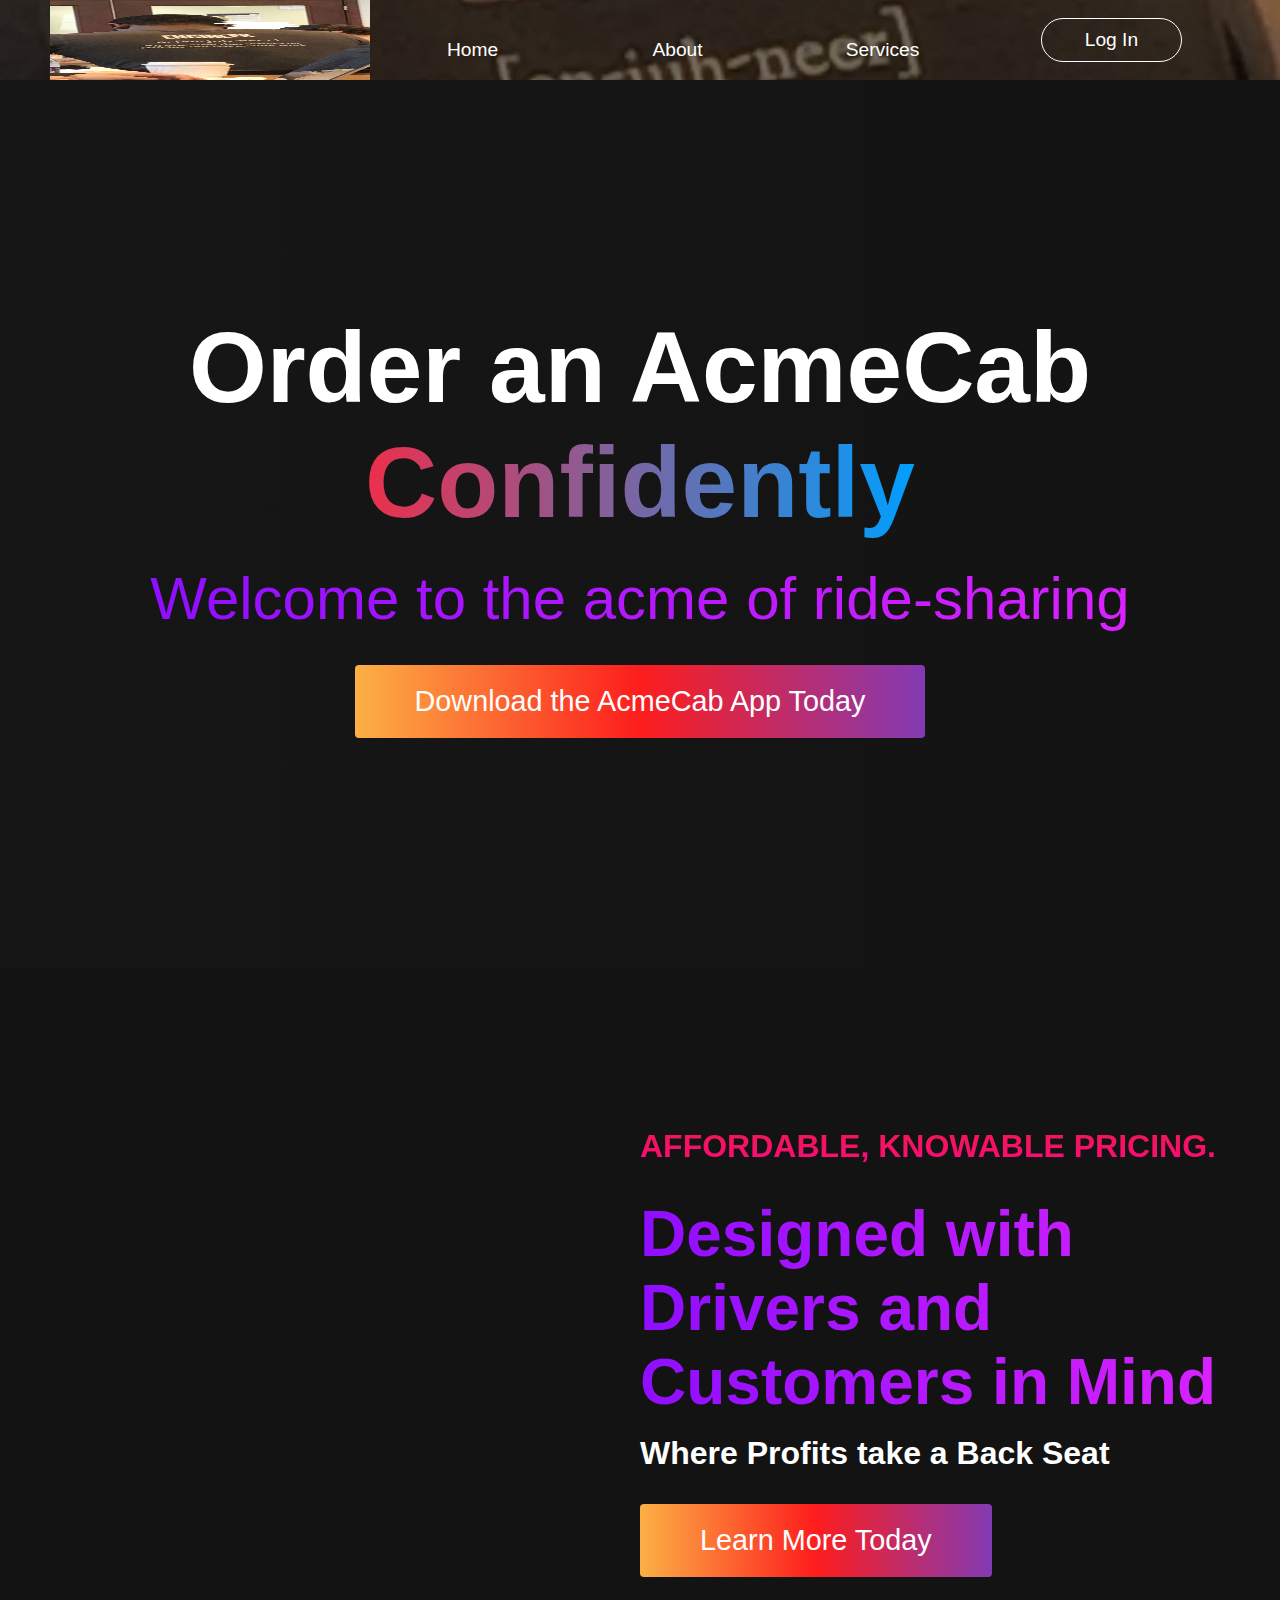
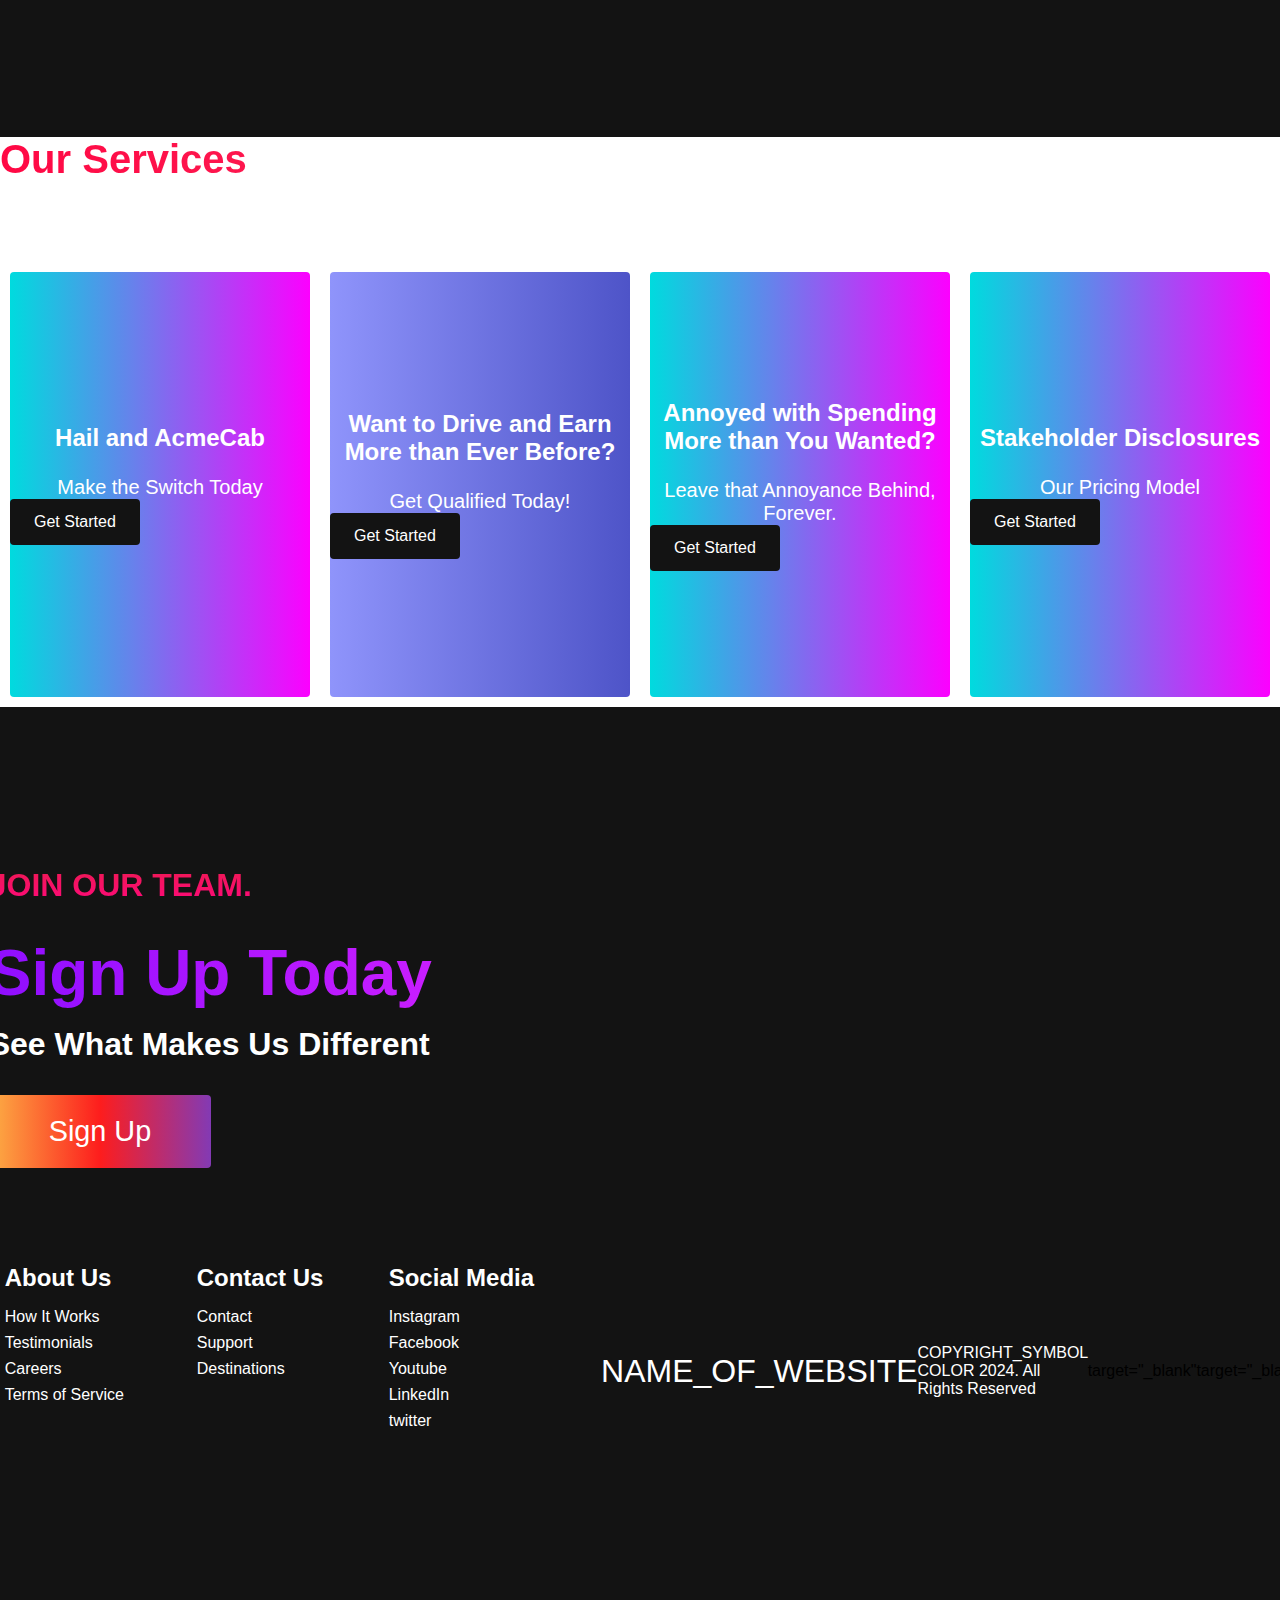
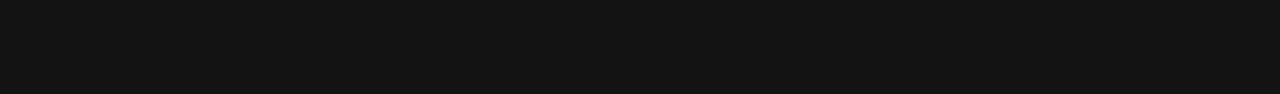
==== CSS HTML JS/index.html @ 11fe852f "Updated 3.10.24" ====
<!DOCTYPE html>
<html lang="en">
<head>
  <meta charset="UTF-8">
  <!-- change .png photo to the actual logo -->
  <link rel="shortcut icon" type="x-icon" href="test.png"> 
  <meta name="viewport" content="width=device-width, initial-scale=1.0">
  <title>AcmeCab</title>
  <link rel="stylesheet" href="style.css">
</head>
<body>
  <!-- Navbar Section -->
  <nav class="navbar">
    <div class="navbar__container">
       <!-- change .png photo to the actual logo -->
      <a href="#home" id="navbar__logo"></a>
      <div class="navbar__toggle" id="mobile-menu">
        <span class="bar"></span>
        <span class="bar"></span>
        <span class="bar"></span>
      </div>
      <img src="test.png" class="logo">
      <ul class="navbar__menu">
        <li class="navbar__item">
          <a href="#home" class="navbar__links" id="home-page">Home</a>
        </li>
        <li class="navbar__item">
          <a href="#about" class="navbar__links" id="about-page">About</a>
        </li>
        <li class="navbar__item">
          <a href="#services" class="navbar__links" id="services-page">Services</a>
        </li>
        <li class="navbar__btn">
          <a href="#sign-up" class="button" id="signup">Log In</a>
        </li>
      </ul>
    </div>
  </nav>

  <!-- Hero Section -->
  <div class="hero" id="home">
    <div class="hero__container">
      <h1 class="hero__heading">Order an AcmeCab<span> Confidently</span></h1>
      <p class="hero__description">Welcome to the acme of ride-sharing</p>
      <button class="main__btn"><a href="#">Download the AcmeCab App Today</a></button>
    </div>
  </div>

  <!-- About Section -->
  <div class="main" id="about">
    <div class="main__container">
      <div class="main__img--container">
        <div class="main__image--card"><i class=" "></i></div>
      </div>
      <div class="main__content">
        <h1>Affordable, Knowable Pricing.</h1>
        <h2>Designed with Drivers and Customers in Mind</h2>
        <p>Where Profits take a Back Seat</p>
        <button class="main__btn"><a href="#">Learn More Today</a></button>
      </div>
    </div>
  </div>

  <!-- Services Section -->
  <div class="services" id="services">
    <h1>Our Services</h1>
    <div class="services__wrapper">
      <div class="services__card">
        <h2>Hail and AcmeCab</h2>
        <p>Make the Switch Today</p>
        <div class="services__btn"><button>Get Started</button></div>
      </div>
      <div class="services__card">
        <h2>Want to Drive and Earn More than Ever Before?</h2>
        <p>Get Qualified Today!</p>
        <div class="services__btn"><button>Get Started</button></div>
      </div>
      <div class="services__card">
        <h2>Annoyed with Spending More than You Wanted?</h2>
        <p>Leave that Annoyance Behind, Forever.</p>
        <div class="services__btn"><button>Get Started</button></div>
      </div>
      <div class="services__card">
        <h2>Stakeholder Disclosures</h2>
        <p>Our Pricing Model</p>
        <div class="services__btn"><button>Get Started</button></div>
      </div>
    </div>
  </div>

  <!-- Features Section -->
  <div class="main" id="sign-up">
    <div class="main__container">
      <div class="main__content">
        <h1>Join Our Team.</h1>
        <h2>Sign Up Today</h2>
        <p>See What Makes Us Different</p>
        <button class="main__btn"><a href="#">Sign Up</a></button>
      </div>
      <div class="main__img--container">
        <div class="main__image--card" id="card-2"><i class=" "></i></div>
      </div>
      
      <!-- Footer Section -->
      <div class="footer__container">
        <div class="footer__links">
          <div class="footer__link--wrapper">
            <div class="footer__link--items">
              <h2>About Us</h2>
              <a href="/sign-up">How It Works</a>
              <a href="/sign-up">Testimonials</a>
              <a href="/sign-up">Careers</a>
              <a href="/sign-up">Terms of Service</a>
            </div>
            <div class="footer__link--items">
              <h2>Contact Us</h2>
              <a href="/sign-up">Contact</a>
              <a href="/sign-up">Support</a>
              <a href="/sign-up">Destinations</a>
            </div>
          </div>
            <div class="footer__link--items">
              <h2>Social Media</h2>
              <a href="/sign-up">Instagram</a>
              <a href="/sign-up">Facebook</a>
              <a href="/sign-up">Youtube</a>
              <a href="/sign-up">LinkedIn</a>
              <a href="/sign-up">twitter</a>
            </div>
          </div>
        </div>
        <section class="social__media">
          <div class="social__media--wrap">
            <div class="footer__logo">
              <a href="/" id="footer__logo">NAME_OF_WEBSITE</a>
            </div>
            <p class="website__rights">COPYRIGHT_SYMBOL COLOR 2024. All Rights Reserved</p>
            <div class="social__icons">
              <a href="/" class="social__icon--link"><i class="fab fa-facebook"></i></a> target="_blank"
              <a href="/" class="social__icon--link"><i class="fab fa-instagram"></i></a> target="_blank"
              <a href="/" class="social__icon--link"><i class="fab fa-youtube"></i></a> target="_blank"
              <a href="/" class="social__icon--link"><i class="fab fa-linkedin"></i></a> target="_blank"
              <a href="/" class="social__icon--link"><i class="fab fa-twitter"></i></a> target="_blank"
            </div>
          </div>
        </section>
      </div>

  <script src="app.js">

    var header = document.getElementById("navbar__container")
    var home = document.getElementById("home-page")
    var services = document.getElementById("services-page")
    var about = document.getElementById("about-page")

    // I want to have each top header button switch to a new photo
    //If you disagree, then we will stay with the long scroll, and this code can be deleted
    header.onclick = function() {
      header.style.backgroundImage = "url(test.png)"
    }
    home.onclick = function() {
      header.style.backgroundImage = "url(test_2.png)"
    }
    services.onclick = function() {
      header.style.backgroundImage = "url(test_3.png)"
    }
    about.onclick = function() {
      header.style.backgroundImage = "url(test_4.png)"
    }

  </script>
</body>
</html>
---- CSS HTML JS/style.css ----
* {
  box-sizing: border-box;
  margin: 0;
  padding: 0;
  font-family: 'Kumbh Sans', sans-serif;
  scroll-behavior: smooth;
}

/* Fix Background Image so it isn't hiding, or something somehow idk */
.navbar__container {
  width: 100%;
  height: 100vh;
  background-image: url(test.png);
  background-color: rgba(0,0,0,0.5);
  background-blend-mode: multiply;
  background-position: center;
  background-size: cover;
  padding: 0 7%;
}

/* Choose Appropriate Logo to Fit Well */
.logo {
  width: 320px;
  cursor: pointer;
}

nav ul {
  flex: 1;
  text-align: center;
}

nav ul li {
  display: inline-block;
  margin: 10px 20px;
}

nav ul li a {
  text-decoration: none;
  margin: 10px 20px;
  color: #fff;
}

.navbar {
  background: #131313;
  height: 80px;
  display: flex;
  justify-content: center;
  align-items: center;
  font-size: 1.2rem;
  position: sticky;
  top: 0;
  z-index: 999;
}

.navbar__container {
  display: flex;
  justify-content: space-between;
  height: 80px;
  z-index: 1;
  width: 100%;
  max-width: 1300px;
  margin: 0 auto;
  padding: 0 50px;
}

#navbar__logo {
  background-color: #ff8177;
  background-image: linear-gradient(to top, #ff0844 0%, #ffb199 100%);
  background-size: 100%;
  -webkit-background-clip: text;
  -moz-background-clip: text;
  -webkit-text-fill-color: transparent;
  -moz-text-fill-color: transparent;
  display: flex;
  align-items: center;
  cursor: pointer;
  text-decoration: none;
  font-size: 2rem;
}

.navbar__menu {
  display: flex;
  align-items: center;
  list-style: none;
}

.navbar__item {
  height: 80px;
}

.navbar__links {
  color: #fff;
  display: flex;
  align-items: center;
  justify-content: center;
  width: 125px;
  text-decoration: none;
  height: 100%;
  transition: all 0.3s ease;
}

.navbar__btn {
  display: flex;
  justify-content: center;
  align-items: center;
  padding: 0 1rem;
  width: 100%;
}

.button {
  display: flex;
  justify-content: center;
  align-items: center;
  text-decoration: none;
  padding: 10px 30px;
  height: 100%;
  width: 100%;
  border: 1px solid #fff;
  outline: none;
  margin-right: 7%;
  border-radius: 30px;
  color: #fff;
  transition: all 0.3s ease;
}

.navbar__links:hover {
  color: #833ab4;
  transition: all 0.3s ease;
}

@media screen and (max-width: 960px){
  .navbar__container {
    display: flex;
    justify-content: space-between;
    height: 80px;
    z-index: 1;
    width: 100%;
    max-width: 1300;
    padding: 0;
  }

  .navbar__menu {
    display: grid;
    grid-template-columns: auto;
    margin: 0;
    width: 100%;
    position: absolute;
    top: -1000px;
    opacity: 1;
    transition: all 0.5s ease;
    z-index: -1;
  }

  .navbar_menu.active {
    background: #131313;
    top: 100%;
    opacity: 1;
    transition: all 0.5s ease;
    z-index: 99;
    height: 60%;
    font-size: 1.6rem;
  }

  #navbar__logo {
    padding-left: 25px;
  }

  .navbar__toggle .bar {
    width: 25px;
    height: 3px;
    margin: 5px auto;
    transition: all 0.3s ease-in-out;
    background: #fff;
  }

  .navbar__item {
    width: 100%;
  }

  .navbar__links {
    text-align: center;
    padding: 2rem;
    width: 100%;
    display: table;
  }

  .navbar__btn {
    padding-bottom: 2rem;
  }

  .button {
    display: flex;
    justify-content: center;
    align-items: center;
    width: 80%;
    height: 80px;
    margin: 0;
  }

  #mobile-menu {
    position: absolute;
    top: 20%;
    right: 5%;
    transform: translate(5%, 20%);
  }

  .navbar__toggle .bar {
    display: block;
    cursor: pointer;
  }

  #mobile-menu.is-active .bar:nth-child(2) {
    opacity: 0;
  }

  #mobile-menu.is-active .bar:nth-child(1) {
    transform: translateY(8px) rotate(45deg)
  }

  #mobile-menu.is-active .bar:nth-child(3) {
    transform: translateY(-8px) rotate(-45deg)
  }
}

/* Hero Section, Whatever That Means*/
.hero {
  background: #131313;
  background: linear-gradient(to right, #161616, #131313);
  padding: 200px 0;
}

.hero__container {
  display: flex;
  flex-direction: column;
  justify-content: center;
  align-items: center;
  max-width: 1200px;
  margin: 0 auto;
  height: 90%;
  text-align: center;
  padding: 30px;
}

.hero__heading {
  font-size: 100px;
  margin-bottom: 24px;
  color: #fff;
}

.hero__heading span {
  background: #009FFF;  /* fallback for old browsers */
background: -webkit-linear-gradient(to right, #ec2F4B, #009FFF);  /* Chrome 10-25, Safari 5.1-6 */
background: linear-gradient(to right, #ec2F4B, #009FFF); /* W3C, IE 10+/ Edge, Firefox 16+, Chrome 26+, Opera 12+, Safari 7+ */
background-size: 100%;
-webkit-background-clip: text;
-moz-background-clip: text;
-webkit-text-fill-color: transparent;
-moz-text-fill-color: transparent;
}

.hero__description {
  font-size: 60px;
  background: #da22ff;  /* fallback for old browsers */
  background: -webkit-linear-gradient(to right, #9114ff, #da22ff);  /* Chrome 10-25, Safari 5.1-6 */
  background: linear-gradient(to right, #8f0eff, #da22ff); /* W3C, IE 10+/ Edge, Firefox 16+, Chrome 26+, Opera 12+, Safari 7+ */
  background-size: 100%;
  -webkit-background-clip: text;
  -moz-background-clip: text;
  -webkit-text-fill-color: transparent;
  -moz-text-fill-color: transparent;
}

.highlight {
  border-bottom: 4px solid rgb(123, 0, 255);
}

@media screen and (max-width: 768px) {
  .hero__heading {
    font-size: 60px;
  }

  .hero__description {
    font-size: 40px;
  }
}

/* About Section */
.main {
  background-color: #131313;
  padding: 10rem 0;
}

.main__container {
  display: grid;
  grid-template-columns: 1fr 1fr;
  align-items: center;
  justify-content: center;
  margin: 0 auto;
  height: 90%;
  z-index: 1;
  width: 100%;
  max-width: 1300px;
  padding: 0 50px;
}

.main__content {
  color: #fff;
  width: 100%;
}

.main__content h1 {
  font-size: 2rem;
  background-color: #fe3b6f;
  background-image: linear-gradient(to top, #ff087b 0%, #ed1a52 100%);
  background-size: 100%;
  -webkit-background-clip: text;
  -moz-background-clip: text;
  -webkit-text-fill-color: transparent;
  -moz-text-fill-color: transparent;
  text-transform: uppercase;
  margin-bottom: 32px;
}

.main__content h2 {
  font-size: 4rem;
  background: #ff8177;  /* fallback for old browsers */
  background: -webkit-linear-gradient(to right, #9114ff, #da22ff);  /* Chrome 10-25, Safari 5.1-6 */
  background: linear-gradient(to right, #8f0eff, #da22ff); /* W3C, IE 10+/ Edge, Firefox 16+, Chrome 26+, Opera 12+, Safari 7+ */
  background-size: 100%;
  -webkit-background-clip: text;
  -moz-background-clip: text;
  -webkit-text-fill-color: transparent;
  -moz-text-fill-color: transparent;
}

.main__content p {
  margin-top: 1rem;
  font-size: 2rem;
  font-weight: 700;
}

.main__btn {
  font-size: 1.8rem;
  background: #833ab4;
  background: -webkit-linear-gradient(to right, #fcb045, #fd1d1d, #833ab4);
  background: linear-gradient(to right, #fcb045, #fd1d1d, #833ab4);
  padding: 20px 60px;
  border: none;
  border-radius: 4px;
  color: #fff;
  margin-top: 2rem;
  cursor: pointer;
  position: relative;
  transition: all 0.35s;
  outline: none;
}

.main__btn a {
  position: relative;
  z-index: 2;
  color: #fff;
  text-decoration: none;
}

.main__btn:after {
  position: absolute;
  content: '';
  top: 0;
  left: 0;
  width: 0;
  height: 100%;
  background: #ff1ead;
  transition: all 0.35s;
  border-radius: 4px;
}

.main__btn:hover {
  color: #fff;
}

.main__btn:hover:after {
  width: 100%;
}

.main__img--container {
  text-align: center;
}

.main__img--card {
  margin: 10px;
  height: 500px;
  width: 500px;
  border-radius: 4px;
  display: flex;
  flex-direction: column;
  justify-content: center;
  color: #fff;
  background-image: linear-gradient(to right, #00dbde 0%, #833ab4 100%);
}

#card-2 {
  background: #ff512f;
  background: -webkit-linear-gradient(to right, #dd2476, #ff512f);
  background: linear-gradient(to right, #dd2476, #ff512f);
}

/* Mobile Responsive */
@media screen and (max-wdith: 1100px) {
  .main__container {
    display: grid;
    grid-template-columns: 1fr;
    align-items: center;
    justify-content: center;
    width: 100%;
    margin: 0 auto;
    height: 90%;
  }

  .main__img--container {
    display: flex;
    justify-content: center;
  }

  .main__img--card {
    height: 425px;
    width: 425px;
  }

  .main__content {
    text-align: center;
    margin-bottom: 4rem;
  }

  .main__content h1 {
    font-size: 2,5rem;
    margin-top: 2rem;
  }

  .main__content h2 {
    font-size: 3rem;
  }

  .main__content p {
    margin-top: 1rem;
    font-size: 1.5rem;
  }
}
  @media and (max-width: 480px) {
    .main__img--card {
      width: 250px;
      height: 250px;
    }

    .main__content h1 {
      font-size: 2rem;
      margin-top: 3rem;
    }
    .main__content h2 {
      font-size: 2rem;
    }
  
    .main__content p {
      margin-top: 2rem;
  }

  .main__btn {
    padding: 12px 36px;
    margin: 2.5rem 0;
  }
  }

/* Service Section */
.service {
  background: #131313;
  display: flex;
  flex-direction: column;
  justify-content: center;
  align-items: center;
  height: 100%;
  padding: 10rem 0;
}

.services h1 {
  background-color: #ff8177;
  background-image: linear-gradient(to right, #ff0844 0%, #f75377 100%);
  background-size: 100%;
  -webkit-background-clip: text;
  -moz-background-clip: text;
  -webkit-text-fill-color: transparent;
  -moz-text-fill-color: transparent;
  margin-bottom: 5rem;
  font-size: 2.5rem;
}

.services__wrapper {
  display: grid;
  grid-template-columns: 1fr 1fr 1fr 1fr;
  grid-template-rows: 1fr;
}

.services__card {
  margin: 10px;
  height: 425px;
  width: 300px;
  border-radius: 4px;
  display: flex;
  flex-direction: column;
  justify-content: center;
  color: #fff;
  background-image: linear-gradient(to right, #00dbde 0%, #fc00ff 100%);
  transition: 0.3s ease-in;
}

.services__card:nth-child(2) {
  background: #4e54c8;  /* fallback for old browsers */
background: -webkit-linear-gradient(to right, #8f94fb, #4e54c8);  /* Chrome 10-25, Safari 5.1-6 */
background: linear-gradient(to right, #8f94fb, #4e54c8); /* W3C, IE 10+/ Edge, Firefox 16+, Chrome 26+, Opera 12+, Safari 7+ */
}

.services__card h2 {
  text-align: center;
}

.services__card p {
  text-align: center;
  margin-top: 24px;
  font-size: 20px;
}

.service__btn {
  display: flex;
  justify-content: center;
  margin-top: 60px;
}

.services__card button {
  color: #fff;
  padding: 14px 24px;
  border: none;
  outline: none;
  border-radius: 4px;
  background: #131313;
  font-size: 1rem;
}

.services__card button:hover {
  cursor: pointer;
}

.services__card:hover {
  transition: scale(1.075);
  transition: 0.3s ease-in;
  cursor: pointer;
}

@media screen and (max-wdith: 1300px) {
  .services__wrapper {
    grid-template-columns: 1fr 1fr;
  }
}

@media screen and (max-width: 768px) {
  .services__wrapper {
    grid-template-columns: 1fr;
  }
}

/* Footer CSS */
.footer__container {
  background-color: #131313;
  padding: 5rem 0;
  display: flex;
  flex-direction: column;
  justify-content: center;
  align-items: center;
}

#footer__logo {
  color: #fff;
  display: flex;
  align-items: center;
  cursor: pointer;
  text-decoration: none;
  font-size: 2rem;
}

.footer__links {
  width: 100%;
  max-width: 1000px;
  display: flex;
  justify-content: center;
}

.footer__link--wrapper {
  display: flex;
}

.footer__link--items {
  display: flex;
  flex-direction: column;
  align-items: flex-start;
  margin: 16px;
  text-align: left;
  width: 160px;
  box-sizing: border-box;
}

.footer__link--items h2 {
  margin-bottom: 16px;
  color: #fff;
}

.footer__link--items a {
  color: #fff;
  text-decoration: none;
  margin-bottom: 0.5rem;
  transition: 0.3s ease-out;
}

.footer__link--items a:hover {
  color: #e9e9e9;
  transition: 0.3s ease-out;
}

.social__icon--link {
  color: #fff;
  font-size: 24px;
}

.social__media {
  max-width: 1000px;
  width: 100%;
}

.social__media--wrap {
  display: flex;
  justify-content: space-between;
  align-items: center;
  width: 90%;
  max-width: 1000px;
  margin: 40px auto 0 auto;
}

.social__icons {
  display: flex;
  justify-content: space-between;
  align-items: center;
  width: 240px;
}

.website__rights {
  color: #fff;
}

@media screen and (max-width: 820px) {
  .footer__links {
    padding-top: 2rem;
  }

  #footer__logo {
    margin-bottom: 2rem;
  }

  .website__rights {
    margin-bottom: 2rem;
  }

  .footer__link--wrapper {
    flex-direction: column;
  }

  .social__media--wrap {
    flex-direction: column;
  } 
}

@media screen and (max-width: 480px) {
  .footer__link--items {
    margin: 0;
    padding: ;
  }
}
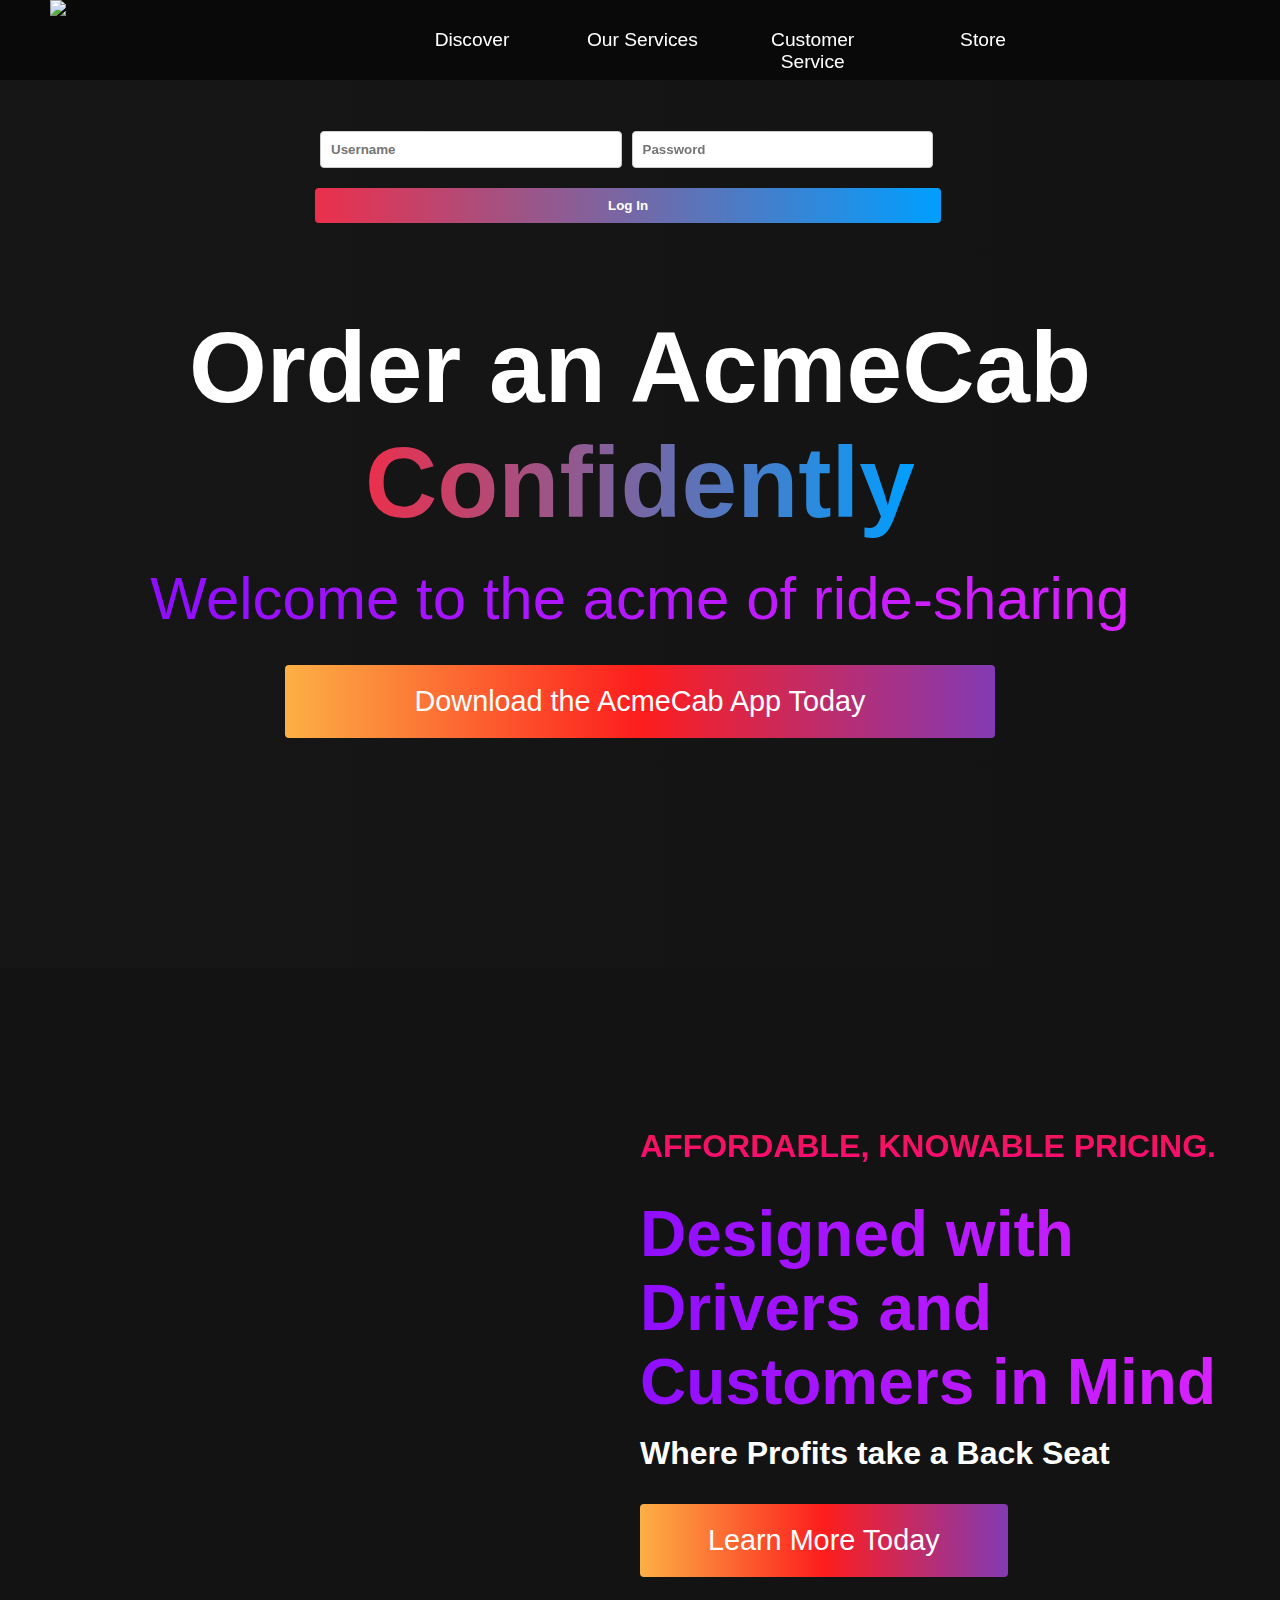
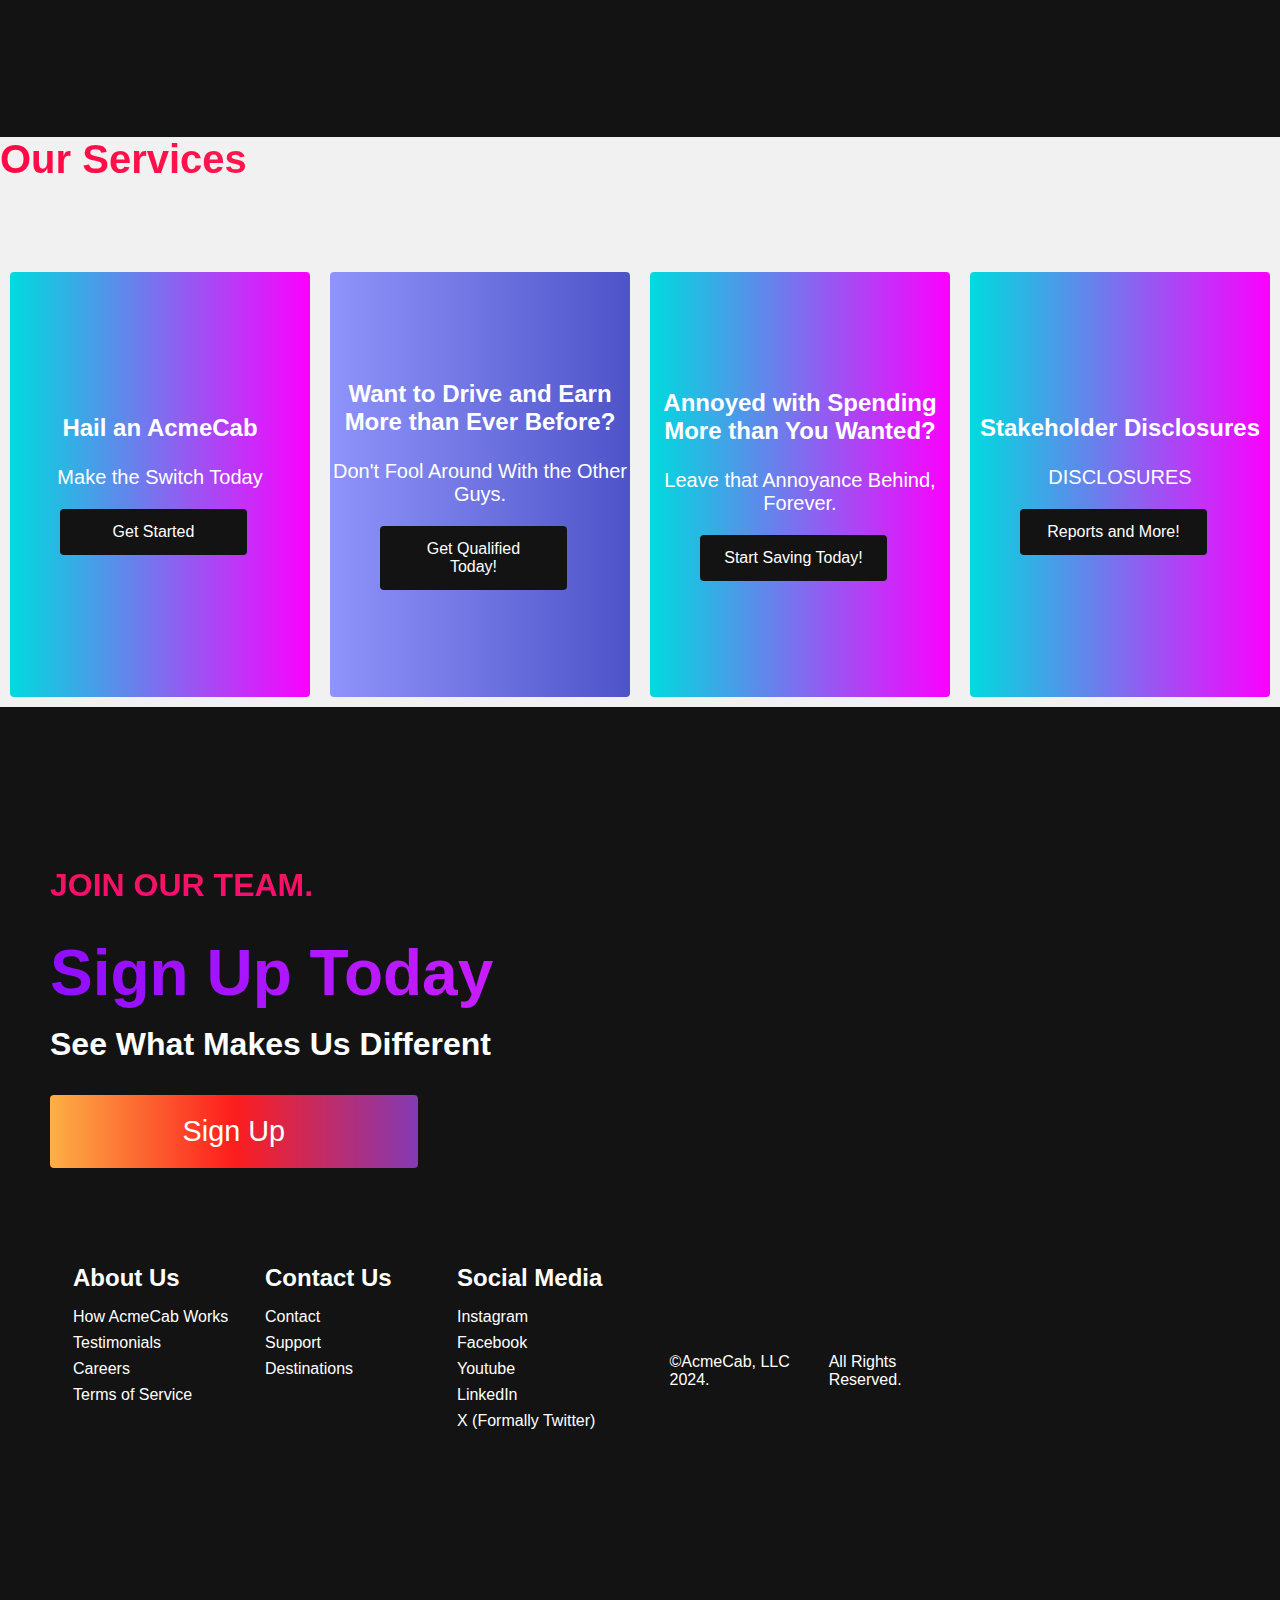
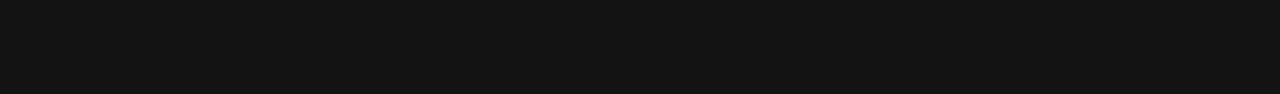
==== commit 46857969: "Updated 3.11.24 3:20pm" ====
--- a/CSS HTML JS/index.html
+++ b/CSS HTML JS/index.html
@@ -2,8 +2,7 @@
 <html lang="en">
 <head>
   <meta charset="UTF-8">
-  <!-- change .png photo to the actual logo -->
-  <link rel="shortcut icon" type="x-icon" href="test.png"> 
+  <link rel="shortcut icon" type="x-icon" href="symbol.png"> 
   <meta name="viewport" content="width=device-width, initial-scale=1.0">
   <title>AcmeCab</title>
   <link rel="stylesheet" href="style.css">
@@ -12,26 +11,55 @@
   <!-- Navbar Section -->
   <nav class="navbar">
     <div class="navbar__container">
-       <!-- change .png photo to the actual logo -->
+
       <a href="#home" id="navbar__logo"></a>
       <div class="navbar__toggle" id="mobile-menu">
         <span class="bar"></span>
         <span class="bar"></span>
         <span class="bar"></span>
       </div>
-      <img src="test.png" class="logo">
-      <ul class="navbar__menu">
-        <li class="navbar__item">
-          <a href="#home" class="navbar__links" id="home-page">Home</a>
-        </li>
-        <li class="navbar__item">
-          <a href="#about" class="navbar__links" id="about-page">About</a>
-        </li>
-        <li class="navbar__item">
-          <a href="#services" class="navbar__links" id="services-page">Services</a>
-        </li>
-        <li class="navbar__btn">
-          <a href="#sign-up" class="button" id="signup">Log In</a>
+      <img src="symbol.png" class="logo">
+      <ul class="navbar_menu">
+        <li class="navbar__item">
+          <!-- Inside Discover I want "Our Services", not as an eqally global choices -->
+          <a href="#about" class="navbar__links" id="about-page">Discover</a>
+        </li>
+        <li class="navbar__item">
+          <a href="#services" class="navbar__links" id="services-page">Our Services</a>
+        </li>
+        <li class="navbar__item">
+          <a href="#services" class="navbar__links" id="customer-service-page">Customer Service</a>
+        </li>
+        <li class="navbar__item">
+          <!-- This is to retail drop-shipping shirts/stuff like "I stand with Drivers" or something -->
+          <a href="#services" class="navbar__links" id="store-page">Store</a> 
+        </li>
+        <div id="app">
+          <form @submit.prevent="login">
+              <input v-model="username" type="text" placeholder="Username">
+              <input v-model="password" type="password" placeholder="Password">
+              <button type="submit">Log In</button>
+          </form>
+      </div>
+      <script>
+          const app = Vue.createApp({
+              data() {
+                  return {
+                      username: '', // Initialize empty strings for user input
+                      password: ''
+                  }
+              },
+              methods: {
+                  login() {
+                      // Here, you can handle the login logic (e.g., validate credentials)
+                      // For demonstration purposes, let's just log the input values
+                      console.log('Username:', this.username);
+                      console.log('Password:', this.password);
+                  }
+              }
+          });
+          app.mount('#app');
+      </script>      
         </li>
       </ul>
     </div>
@@ -66,24 +94,24 @@
     <h1>Our Services</h1>
     <div class="services__wrapper">
       <div class="services__card">
-        <h2>Hail and AcmeCab</h2>
+        <h2>Hail an AcmeCab</h2>
         <p>Make the Switch Today</p>
         <div class="services__btn"><button>Get Started</button></div>
       </div>
       <div class="services__card">
         <h2>Want to Drive and Earn More than Ever Before?</h2>
-        <p>Get Qualified Today!</p>
-        <div class="services__btn"><button>Get Started</button></div>
+        <p>Don't Fool Around With the Other Guys.</p>
+        <div class="services__btn"><button>Get Qualified Today!</button></div>
       </div>
       <div class="services__card">
         <h2>Annoyed with Spending More than You Wanted?</h2>
         <p>Leave that Annoyance Behind, Forever.</p>
-        <div class="services__btn"><button>Get Started</button></div>
+        <div class="services__btn"><button>Start Saving Today!</button></div>
       </div>
       <div class="services__card">
         <h2>Stakeholder Disclosures</h2>
-        <p>Our Pricing Model</p>
-        <div class="services__btn"><button>Get Started</button></div>
+        <p>DISCLOSURES</p>
+        <div class="services__btn"><button>Reports and More!</button></div>
       </div>
     </div>
   </div>
@@ -107,7 +135,7 @@
           <div class="footer__link--wrapper">
             <div class="footer__link--items">
               <h2>About Us</h2>
-              <a href="/sign-up">How It Works</a>
+              <a href="/sign-up">How AcmeCab Works</a>
               <a href="/sign-up">Testimonials</a>
               <a href="/sign-up">Careers</a>
               <a href="/sign-up">Terms of Service</a>
@@ -125,23 +153,23 @@
               <a href="/sign-up">Facebook</a>
               <a href="/sign-up">Youtube</a>
               <a href="/sign-up">LinkedIn</a>
-              <a href="/sign-up">twitter</a>
+              <a href="/sign-up">X (Formally Twitter)</a>
             </div>
           </div>
         </div>
         <section class="social__media">
           <div class="social__media--wrap">
-            <div class="footer__logo">
-              <a href="/" id="footer__logo">NAME_OF_WEBSITE</a>
-            </div>
-            <p class="website__rights">COPYRIGHT_SYMBOL COLOR 2024. All Rights Reserved</p>
+            <div class="footer__logo"></div>
+            <p class="website__rights">©AcmeCab, LLC 2024.</p>
+            <p class="rights-reserved">All Rights Reserved.</p>
             <div class="social__icons">
-              <a href="/" class="social__icon--link"><i class="fab fa-facebook"></i></a> target="_blank"
-              <a href="/" class="social__icon--link"><i class="fab fa-instagram"></i></a> target="_blank"
-              <a href="/" class="social__icon--link"><i class="fab fa-youtube"></i></a> target="_blank"
-              <a href="/" class="social__icon--link"><i class="fab fa-linkedin"></i></a> target="_blank"
-              <a href="/" class="social__icon--link"><i class="fab fa-twitter"></i></a> target="_blank"
-            </div>
+              <a href="/" class="social__icon--link" target="_blank"><i class="fab fa-facebook"></i></a>
+              <a href="/" class="social__icon--link" target="_blank"><i class="fab fa-instagram"></i></a>
+              <a href="/" class="social__icon--link" target="_blank"><i class="fab fa-youtube"></i></a>
+              <a href="/" class="social__icon--link" target="_blank"><i class="fab fa-linkedin"></i></a>
+              <a href="/" class="social__icon--link" target="_blank"><i class="fab fa-twitter"></i></a>
+            </div>
+            
           </div>
         </section>
       </div>
--- a/CSS HTML JS/style.css
+++ b/CSS HTML JS/style.css
@@ -6,11 +6,73 @@
   scroll-behavior: smooth;
 }
 
-/* Fix Background Image so it isn't hiding, or something somehow idk */
+/* Login Username/Password Styling */
+body {
+  font-family: 'Kumbh Sans', sans-serif;
+  background-color: #f1f1f1;
+}
+.container {
+  max-width: 400px;
+  margin: 0 auto;
+  padding: 20px;
+  background-color: #fff;
+  border-radius: 8px;
+  box-shadow: 0 2px 4px rgba(0, 0, 0, 0.1);
+}
+
+/* Login Styling */
+input[type="text"],
+input[type="password"] {
+  transform: translateX(90px); /* Move the button 20 pixels right */
+  float: left;
+  width: 30%;
+  padding: 10px;
+  margin: 5px;
+  margin-top: 40px;
+  margin-bottom: 20px;
+  border: 1px solid #ccc;
+  border-radius: 4px;
+  box-sizing: border-box;
+  font-weight: bold;
+}
+
+/* Make font for "Log In" in Log In Button bolder */
+button[type="submit"] {
+  font-weight: bold; /* Add this line */
+}
+
+/* "Login" Button */
+button {
+  transform: translateX(90px); /* Move the button 20 pixels right */
+  justify-content: center;
+  float: left;
+  width: 62.3%;
+  padding: 10px;
+  background-color: #04AA6D;
+  color: #ffffff;
+  border: none;
+  border-radius: 4px;
+  cursor: pointer;
+  transition: all 0.3s ease;
+  background: #009FFF;  /* fallback for old browsers */
+  background: -webkit-linear-gradient(to right, #ec2F4B, #009FFF);  /* Chrome 10-25, Safari 5.1-6 */
+  background: linear-gradient(to right, #ec2F4B, #009FFF); /* W3C, IE 10+/ Edge, Firefox 16+, Chrome 26+, Opera 12+, Safari 7+ */
+}
+
+button:hover {
+  background-color: #038c5a;
+}
+
+/* Center the form */
+.center {
+  text-align: center;
+}
+
+/* Fix Background Image so the photo/design works for the top bit above the navbar */
 .navbar__container {
   width: 100%;
   height: 100vh;
-  background-image: url(test.png);
+  background-image: url(symbol.png);
   background-color: rgba(0,0,0,0.5);
   background-blend-mode: multiply;
   background-position: center;
@@ -18,9 +80,9 @@
   padding: 0 7%;
 }
 
-/* Choose Appropriate Logo to Fit Well */
+/* Top Left Logo - NOT Background Image */
 .logo {
-  width: 320px;
+  width: 175px;
   cursor: pointer;
 }
 
@@ -34,13 +96,9 @@
   margin: 10px 20px;
 }
 
-nav ul li a {
+.navbar {
+  color: #fff;
   text-decoration: none;
-  margin: 10px 20px;
-  color: #fff;
-}
-
-.navbar {
   background: #131313;
   height: 80px;
   display: flex;
@@ -85,7 +143,7 @@
 }
 
 .navbar__item {
-  height: 80px;
+  height: 60px;
 }
 
 .navbar__links {
@@ -249,13 +307,13 @@
 
 .hero__heading span {
   background: #009FFF;  /* fallback for old browsers */
-background: -webkit-linear-gradient(to right, #ec2F4B, #009FFF);  /* Chrome 10-25, Safari 5.1-6 */
-background: linear-gradient(to right, #ec2F4B, #009FFF); /* W3C, IE 10+/ Edge, Firefox 16+, Chrome 26+, Opera 12+, Safari 7+ */
-background-size: 100%;
--webkit-background-clip: text;
--moz-background-clip: text;
--webkit-text-fill-color: transparent;
--moz-text-fill-color: transparent;
+  background: -webkit-linear-gradient(to right, #ec2F4B, #009FFF);  /* Chrome 10-25, Safari 5.1-6 */
+  background: linear-gradient(to right, #ec2F4B, #009FFF); /* W3C, IE 10+/ Edge, Firefox 16+, Chrome 26+, Opera 12+, Safari 7+ */
+  background-size: 100%;
+  -webkit-background-clip: text;
+  -moz-background-clip: text;
+  -webkit-text-fill-color: transparent;
+  -moz-text-fill-color: transparent;
 }
 
 .hero__description {
@@ -339,8 +397,10 @@
   font-weight: 700;
 }
 
+/* "Download AcmeCab App" Button */
 .main__btn {
   font-size: 1.8rem;
+  transform: translateX(-0px);
   background: #833ab4;
   background: -webkit-linear-gradient(to right, #fcb045, #fd1d1d, #833ab4);
   background: linear-gradient(to right, #fcb045, #fd1d1d, #833ab4);
@@ -432,7 +492,7 @@
   }
 
   .main__content h1 {
-    font-size: 2,5rem;
+    font-size: 2.5rem;
     margin-top: 2rem;
   }
 
@@ -498,6 +558,7 @@
   grid-template-rows: 1fr;
 }
 
+/* Our Services 4 Colorful Boxes */
 .services__card {
   margin: 10px;
   height: 425px;
@@ -533,8 +594,11 @@
   margin-top: 60px;
 }
 
+/* Get Started Buttons */
 .services__card button {
   color: #fff;
+  margin-top: 20px;
+  transform: translate(50px); /* Move the button 50 pixels left */
   padding: 14px 24px;
   border: none;
   outline: none;
@@ -648,7 +712,7 @@
   width: 240px;
 }
 
-.website__rights {
+.website__rights, .rights-reserved {
   color: #fff;
 }
 
